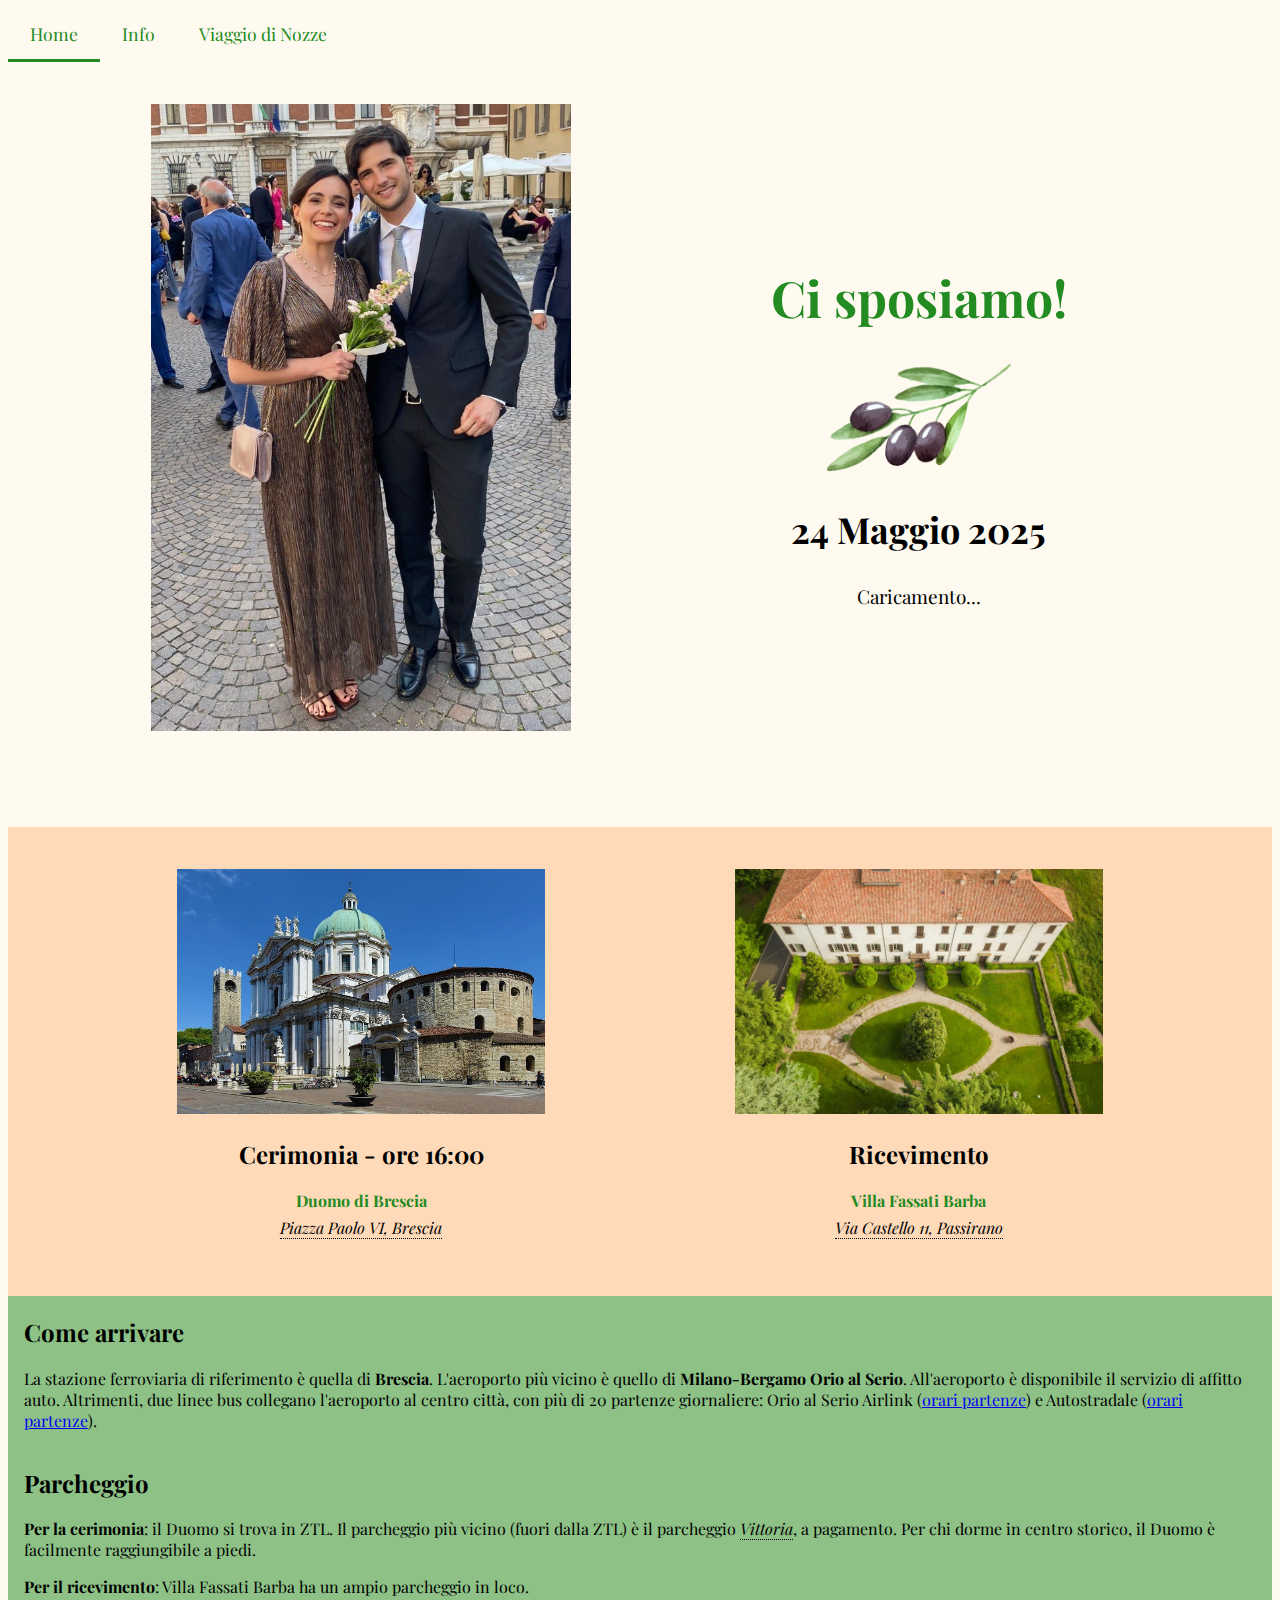
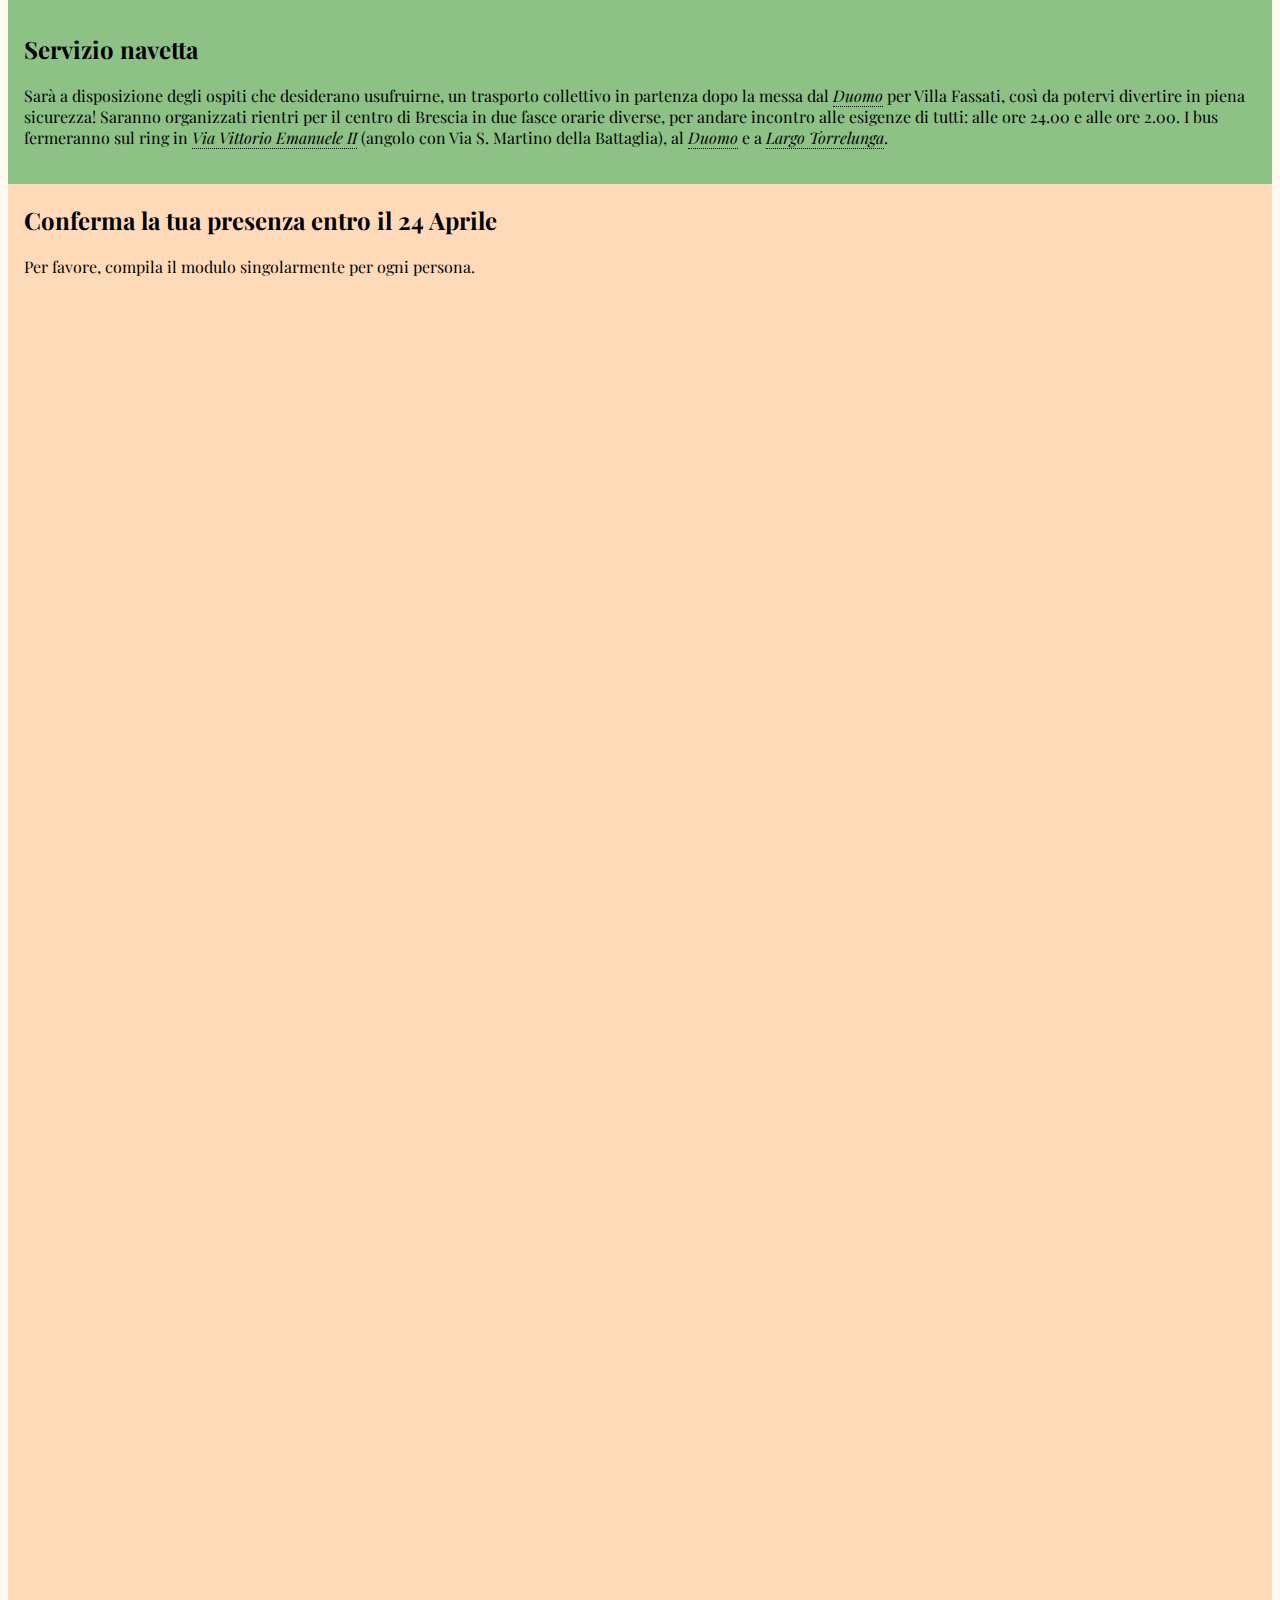
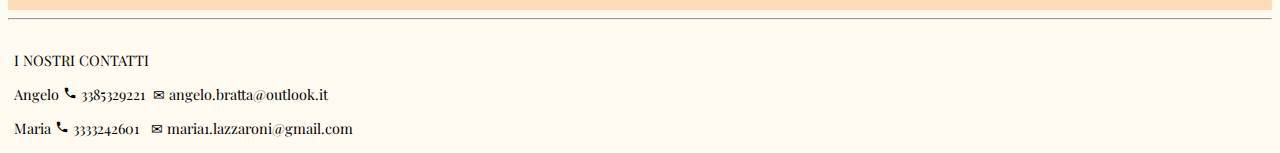
==== index.html @ 2b72788a "ridotta dim countdown" ====
<!DOCTYPE html>
<html lang="it-IT">
<head>
    <meta charset="UTF-8">
    <meta name="viewport" content="width=device-width, initial-scale=1.0">
    <title>SAVE-THE-DATE 24 Maggio 2025</title>
    <link rel="stylesheet" href="https://fonts.googleapis.com/icon?family=Material+Icons">
    <link rel="stylesheet" href="css/mainstyle.css">    
    <link rel="stylesheet" href="css/nav_style.css">
    <link rel="icon" type="image/png" href="figures/rings1.png">
    <link rel="stylesheet" href="https://fonts.googleapis.com/css?family=Sofia">
    <link rel="stylesheet" href="https://fonts.googleapis.com/css?family=Poppins">
    <link rel='stylesheet' href='https://fonts.googleapis.com/css?family=Playfair Display'>
    <link rel="apple-touch-icon" sizes="180x180" href="/site/templates/img/favicons/apple-touch-icon.png">
    <link rel="icon" type="image/png" sizes="32x32" href="/site/templates/img/favicons/favicon-32x32.png">
    <link rel="icon" type="image/png" sizes="16x16" href="/site/templates/img/favicons/favicon-16x16.png">
    <script src="js/functions.js"></script>
</head>

<body> 
    <header>
        <nav class="topnav">
            <a href="index.html" class="active">Home</a>
            <a href="info.html">Info</a>
            <a href="viaggio.html">Viaggio di Nozze</a>
        </nav>
    </header>
    <main class="flex-container">
        <section class="section-title" style="border: solid 1px transparent;">
            <div class="col-md-title" style="border: solid 1px transparent;">
                <img src="figures/angelomaria.jpg" alt="angelo e maria" width="80%" style="margin: 10px">
            </div>
            <div class="col-md-title" style="border: solid 1px transparent">
                <h1 style="font-size: 50px; color: forestgreen;">Ci sposiamo!</h1>
                <img src="figures/rametto.png" width="35%">
                <h2 style="font-size: 36px;">24 Maggio 2025</h2>
                <div id="countdown" style="font-size: 19px;">Caricamento...</div>
            </div>
        </section>
        <section id="section-inforicevimento" class="section-peach-center" style="padding-top:40px; border: solid 1px transparent;">
            <div class="col-md-5" style="border: solid 1px transparent;">
                <img src="figures/DuomoBrescia.jpg" width="70%" alt="DuomoDiBrescia">
                <h2>Cerimonia - ore 16:00</h2>
                <p style="color: forestgreen;"><strong>Duomo di Brescia</strong></p>
                <p style="margin-top: -10px;"><a class="indirizzo" href="https://maps.app.goo.gl/TpPyu6F9VFENtLYF7">Piazza Paolo VI, Brescia</a></p>
            </div>
            <div class="col-md-5" style="border: solid 1px transparent;">
                <img src="figures/Villa-Fassati-Location.jpg" width="70%" alt="VillaFassati">
                <h2>Ricevimento</h2>
                <p style="color: forestgreen;"><strong>Villa Fassati Barba</strong></p>
                <p style="margin-top: -10px;"><a class="indirizzo" href="https://maps.app.goo.gl/jujQyomgf7vD4E9SA">Via Castello 11, Passirano</a></p>            
                <!-- <p class="indirizzo" style="margin-top: -10px;">Via Castello 11, Passirano</p>             -->
            </div>
        </section>
        <section class="section-green" style="padding-bottom: 20px; padding-left: 16px; padding-right: 20px;">
            <div id="ComeArrivare-index">
                <h2>Come arrivare</h2>
                <!-- <p> La stazione ferroviaria di riferimento è quella di Brescia.
                    L'aeroporto più vicino è quello di Milano-Bergamo Orio al Serio. 
                    All'aeroporto è disponibile il servizio di affitto auto. Altrimenti, due linee Bus collegano l'aeroporto
                    a Brescia città: Orio al Serio Airlink (partenze da Orio al serio alle ore: 
                    <span class="style-numbers"> 04:20; 06:00; 08:45; 09:45; 11:00; 12:45; 14:05; 15:05; 16:35; 18:15; 19:15; 20:15; 22:10; 23:10; 00:45</span>) 
                    e Autostradale (partenze da Orio al serio alle ore: 
                    <span class="style-numbers">05:20; 08:50; 10:30; 12:00; 14:10; 16:00; 17:00; 18:30; 21:00</span>).
                </p> -->
                <p> La stazione ferroviaria di riferimento è quella di <strong>Brescia</strong>.
                    L'aeroporto più vicino è quello di <strong>Milano-Bergamo Orio al Serio</strong>. 
                    All'aeroporto è disponibile il servizio di affitto auto. Altrimenti, due linee bus collegano l'aeroporto al centro città, 
                    con più di 20 partenze giornaliere: Orio al Serio Airlink (<a href="https://www.fsbusitalia.it/it/link/orio-al-serio-airlink.html">orari partenze</a>) 
                    e Autostradale (<a href="https://autostradale.it/it-IT/orari-aeroportuali/bresciaautostazione-orioalserio">orari partenze</a>).
                </p>
            </div>
            <div id="Parcheggio-index">
                <h2>Parcheggio</h2>
                <p><strong>Per la cerimonia</strong>: il Duomo si trova in ZTL. Il parcheggio più vicino (fuori dalla ZTL) è il parcheggio 
                    <a class="indirizzo" href="https://www.bresciamobilita.it/parking/parcheggi-in-struttura">Vittoria</a>, a pagamento. 
                    <!-- Tariffe: 1<sup>o</sup> ora o frazione 3,00 €; 2<sup>o</sup> e 3<sup>o</sup> ora o frazione 2,40€/ora. -->
                    Per chi dorme in centro storico, il Duomo è facilmente raggiungibile a piedi. 
                </p>
                <p><strong>Per il ricevimento</strong>: Villa Fassati Barba ha un ampio parcheggio in loco.
                </p>
            </div>
            <div id="Navetta-index">
                <h2>Servizio navetta</h2>
                <p> Sarà a disposizione degli ospiti che desiderano usufruirne, un trasporto collettivo in partenza dopo la messa dal 
                    <a class="indirizzo" href="https://maps.app.goo.gl/FJ7YWf6xB7jmL9Gu5">Duomo</a>
                    per Villa Fassati, così da potervi divertire in piena sicurezza!
                    Saranno organizzati rientri per il centro di Brescia in due fasce orarie diverse, per andare incontro alle esigenze 
                    di tutti: alle ore 24.00 e alle ore 2.00.
                    I bus fermeranno sul ring in <a class="indirizzo" href="https://maps.app.goo.gl/B87dfHFTA2b6UeLJA">Via Vittorio Emanuele II</a> (angolo con Via S. Martino della Battaglia),
                    al <a class="indirizzo" href="https://maps.app.goo.gl/FJ7YWf6xB7jmL9Gu5">Duomo</a> 
                    e a <a class="indirizzo" href="https://maps.app.goo.gl/48skZpNfUvhffnTK8">Largo Torrelunga</a>. 
                </p>
            </div>
        </section>
        <section id="section-form" class="section-peach-only" style="padding-left: 16px; padding-right: 20px;">
            <div>
                <h2>Conferma la tua presenza entro il 24 Aprile</h2>
                <p> Per favore, compila il modulo singolarmente per ogni persona.</p>
            </div>
            <br>
            <!-- <a href="form.html">Clicca qui</a> -->
            <div class="div-form" style="border: solid 1px transparent;">
                <!-- The sandbox attribute restricts the iframe's capabilities, limiting third-party cookies and scripts. 
                 You can loosen specific restrictions as needed. 
                 - allow-scripts: Enables script execution within the iframe.
                 - allow-forms: Allows form submissions.
                 - allow-same-origin: Permits the iframe to behave as if it is on the same origin as the parent document (needed for embedded Google Forms).
                -->
                <iframe src="https://docs.google.com/forms/d/e/1FAIpQLSeggkTOJBZf8VuQTrJQGAZa2gzU74v9P0lY3du3ZNj1oF89tA/viewform?embedded=true" width="100%" height="1290" frameborder="0" marginheight="0" marginwidth="0" sandbox="allow-scripts allow-forms allow-same-origin">Caricamento…</iframe>     
            </div>
        </section>        
    </main>
    <hr>
    <footer style="padding-left: 6px; padding-top: 0.5em; font-size: 0.9em;">
        <p>I NOSTRI CONTATTI </p>
        <p>Angelo <i class="material-icons" style="font-size: 14px;">phone</i> 3385329221 &nbsp&#x2709 angelo.bratta@outlook.it</p>
        <p>Maria <i class="material-icons" style="font-size: 14px;">phone</i> 3333242601 &nbsp&nbsp&#x2709 maria1.lazzaroni@gmail.com</p>
        <!-- &#x260f icon for phone-->
        <!-- <p>Maria <i class="material-icons" style="font-size: 14px;">phone</i>+39 3333242601 <i class="material-icons" style="font-size: 14px;">alternate_email</i>maria1.lazzaroni@gmail.com</p> -->
    </footer>
    <!-- <nav class="bottomnav">
        <a href="index.html" class="active">Home</a>
        <a href="info.html">Presenza</a>
        <a href="regalo.html">Viaggio di Nozze</a>
    </nav> -->
</body>
</html>
---- css/mainstyle.css ----
.flex-container {
    display: flex;
    /*height: 200px;*/
    align-items: right;
    flex-direction: column;
  }
  
/* .flex-container > div {
    width: 100px;
    margin: 10px;
    text-align: center;
    line-height: 75px;
    font-size: 30px;
    font-family: 'Lucida Sans', 'Lucida Sans Regular', 'Lucida Grande', 'Lucida Sans Unicode', Geneva, Verdana, sans-serif; 
}*/

/* nav {
    /*height: 100px;
    list-style-type: none;
    display: flex;
    flex-direction: row;
    justify-content: space-between;
    background: wheat;
} */


/* a {
    display: inline-block;
    height: 60px;
    width:150px;
    text-align: center;
    background-color: rgb(232, 226, 215);
}

nav a{
    text-decoration: none;
    text-align: center;
    margin-right: 2%;
    font-size: 20px;
    color: darkgreen;
}
*/
/*
li{
    background-color: wheat;
}

ul{
    list-style-type: none;
    display: flex;
    flex-direction: row;
    justify-content: space-between;
}
*/
.current{
    /* background: #d19322; */
    text-decoration: underline;
}

body{
    /* background-color: antiquewhite; */
    background-color: floralwhite;
    font-family: 'Playfair Display', sans-serif;
    /* font-family: Cambria, Cochin, Georgia, Times, 'Times New Roman', serif; */

}

.style-numbers {
    font-family: Cambria, Cochin, Georgia, Times, 'Times New Roman', serif;
}

.section-title {
    display: flex;
    flex-wrap: wrap;
    justify-content: center;
    align-items: center;
    padding-top: 30px;
    padding-bottom: 80px;
}

.section-peach {
    background-color: peachpuff;
    display: flex;
    flex-wrap: wrap;
}

.section-peach-only {
    background-color: peachpuff;
    display: flex;
    flex-direction: column;
    flex-wrap: wrap;
    align-content: stretch;
}

.section-peach-center {
    background-color: peachpuff;
    display: flex;
    flex-wrap: wrap;
    justify-content: center;
}

.section-peach-spacearound {
    background-color: peachpuff;
    display: flex;
    flex-wrap: wrap;
    justify-content: space-around;
}

.section-antiquewhite {
    background-color: antiquewhite;
    display: flex;
    flex-wrap: wrap;
}

.section-green {
    background-color: rgba(34, 139, 34, 0.514);
    display: flex;
    flex-wrap: wrap;
}

.section-green-center {
    background-color: rgba(34, 139, 34, 0.514);
    display: flex;
    flex-wrap: wrap;
    justify-content: center;
}

.section-green-spacearound {
    background-color: rgba(34, 139, 34, 0.514);
    display: flex;
    flex-wrap: wrap;
    justify-content: space-around;
}


/* container using grid for images of Brescia*/
.container {
    display: grid;
    grid-template-columns: auto auto;
    overflow: hidden;
}
  
.container > div {
    text-align: center;
    overflow: hidden;
}

.container .text {
    position: relative;
    top: -50%;
    color: white; /* Text color */
    font-size: 24px;
    font-weight: bold;
}

.mezzacolonna {
    width: 50%;
    text-align: center;
    /*font-family: 'Trebuchet MS', 'Lucida Sans Unicode', 'Lucida Grande', 'Lucida Sans', Arial, sans-serif;
    font-family: Cambria, Cochin, Georgia, Times, 'Times New Roman', serif;
    */
    }
/* prova per div flex (class row) che contiene 2 diverse div (class col-md-5 e col-md-7) una a fianco all'altra*/
.row {
    display: flex;
    flex-wrap: wrap;
    margin-right: -15px;
    margin-left: -15px;
}

.title {
    position: relative;
    width: 30%;
    text-align: center;
}

.div-immagine-left {
    position: relative;
    width: 30%;
}

.col-md-5 {
    position: relative;
    width: 90%;
    text-align: center;
    padding-right: 15px;
    padding-left: 15px;
    padding-bottom: 40px;
}

.col-md-title {
    position: relative;
    width: 90%;
    text-align: center;
    padding-right: 15px;
    padding-left: 15px;
}

.col-md-3 {
    position: relative;
    width: 30%;
    text-align: center;
}

.col-md-2 {
    position: relative;
    width: 45%;
    text-align: center;
}

@media (min-width: 768px) {
    .col-md-5, .col-md-title {
        flex: 0 0 41.66666667%;
        max-width: 41.66666667%;
    }
}

@media (min-width: 768px) { /*se lo schermo è maggiore di 768px*/
    .col-md-3 {
        flex: 0 0 30%;
        max-width: 30%;
    }
}
/* 136/342*/
@media (max-width: 658px) { /*se lo schermo è minore di 658px*/
    .col-md-3, .col-md-2 {
        flex: 0 0 46%;
        max-width: 46%;
    }
}
/* @media (min-width: 768px) {
    .col-md-3 {
        flex: 0 0 58.33333333%;
        max-width: 58.33333333%;
    }
} */



/* style="font-family: futura-lt-w01-book, futura-lt-w05-book, sans-serif;"
*/
/* classes for some text */
.indirizzo {
    font-style: italic;
    border-bottom: 1px dotted #000;
    text-decoration: none;
    color: black;
}

.indirizzo:visited {
    text-decoration: none;
}

/* list of unicode SYMBOLS https://tutorialzine.com/2014/12/you-dont-need-icons-here-are-100-unicode-symbols-that-you-can-use */


/*FORM STYLE*/
form {
    display: inline-block;
    /* Form outline */
    padding: 1em;
    border: 2px solid rgba(0, 0, 0, 0.728);
    border-radius: 1em;
}

.div-form {
    text-align: center;
}

label {
    /* Uniform size & alignment */
    display: inline-block;
    min-width: 90px;
    text-align: right;
}

input,
textarea,
select,
button {
    /* To make sure that all text fields have the same font settings
    By default, text areas have a monospace font */
    font: 1em sans-serif;
    font-family: inherit;
    /* font-family: 'Playfair Display', sans-serif; */
    /* Uniform text field size */
    width: 300px;
    box-sizing: border-box;
    /* Match form field borders */
    border: 1px solid #999;
}

fieldset {
    box-sizing: border-box;
    border: 1px solid transparent;
}

/* input:focus,
textarea:focus {
    /* Set the outline width and style
    outline-style: solid;
    /* To give a little highlight on active elements
    outline-color: #000;
} */

textarea {
    /* Align multiline text fields with their labels */
    vertical-align: top;
    /* Provide space to type some text */
    height: 5em;
}

.button {
    /* Align buttons with the text fields */
    padding-left: 90px; /* same size as the label elements */
    /* This extra margin represent roughly the same space as the space between the labels and their text fields */
    margin-left: 0.5em;
    /* width: 350px; */
}

form ul {
    margin: 0;
    padding: 0;
    list-style: none;
}

input[type="checkbox"],
input[type="radio"] {
    width: auto;
    border: none;
}

input:invalid {
    border: 2px solid red;
}
---- css/nav_style.css ----
.topnav {
    overflow: hidden;
    /* width: 80%; */
    display: flex;
    justify-content: flex-start;
    flex-wrap: wrap;
}
  
.topnav a {
    float: left;
    display: block;
    color: forestgreen;
    text-align: center;
    padding: 14px 22px; /* 22px for phone view*/
    text-decoration: none;
    font-size: 1.1em;
    border-bottom: 3px solid transparent;
}
  
.topnav a:hover {
    border-bottom: 3px solid forestgreen;
}
  
.topnav a.active {
    border-bottom: 3px solid forestgreen;
}
  
.bottomnav {
    overflow: hidden;
    background-color: floralwhite;
    position: fixed;
    bottom: 0;
    width: 100%;
}
  
.bottomnav a {
    float: left;
    display: block;
    color: forestgreen;
    text-align: center;
    padding: 14px 16px;
    text-decoration: none;
    font-size: 20px;
    border-bottom: 3px solid transparent;
}
  
.bottomnav a:hover {
    border-bottom: 3px solid forestgreen;
}
  
.bottomnav a.active {
    border-bottom: 3px solid forestgreen;
}
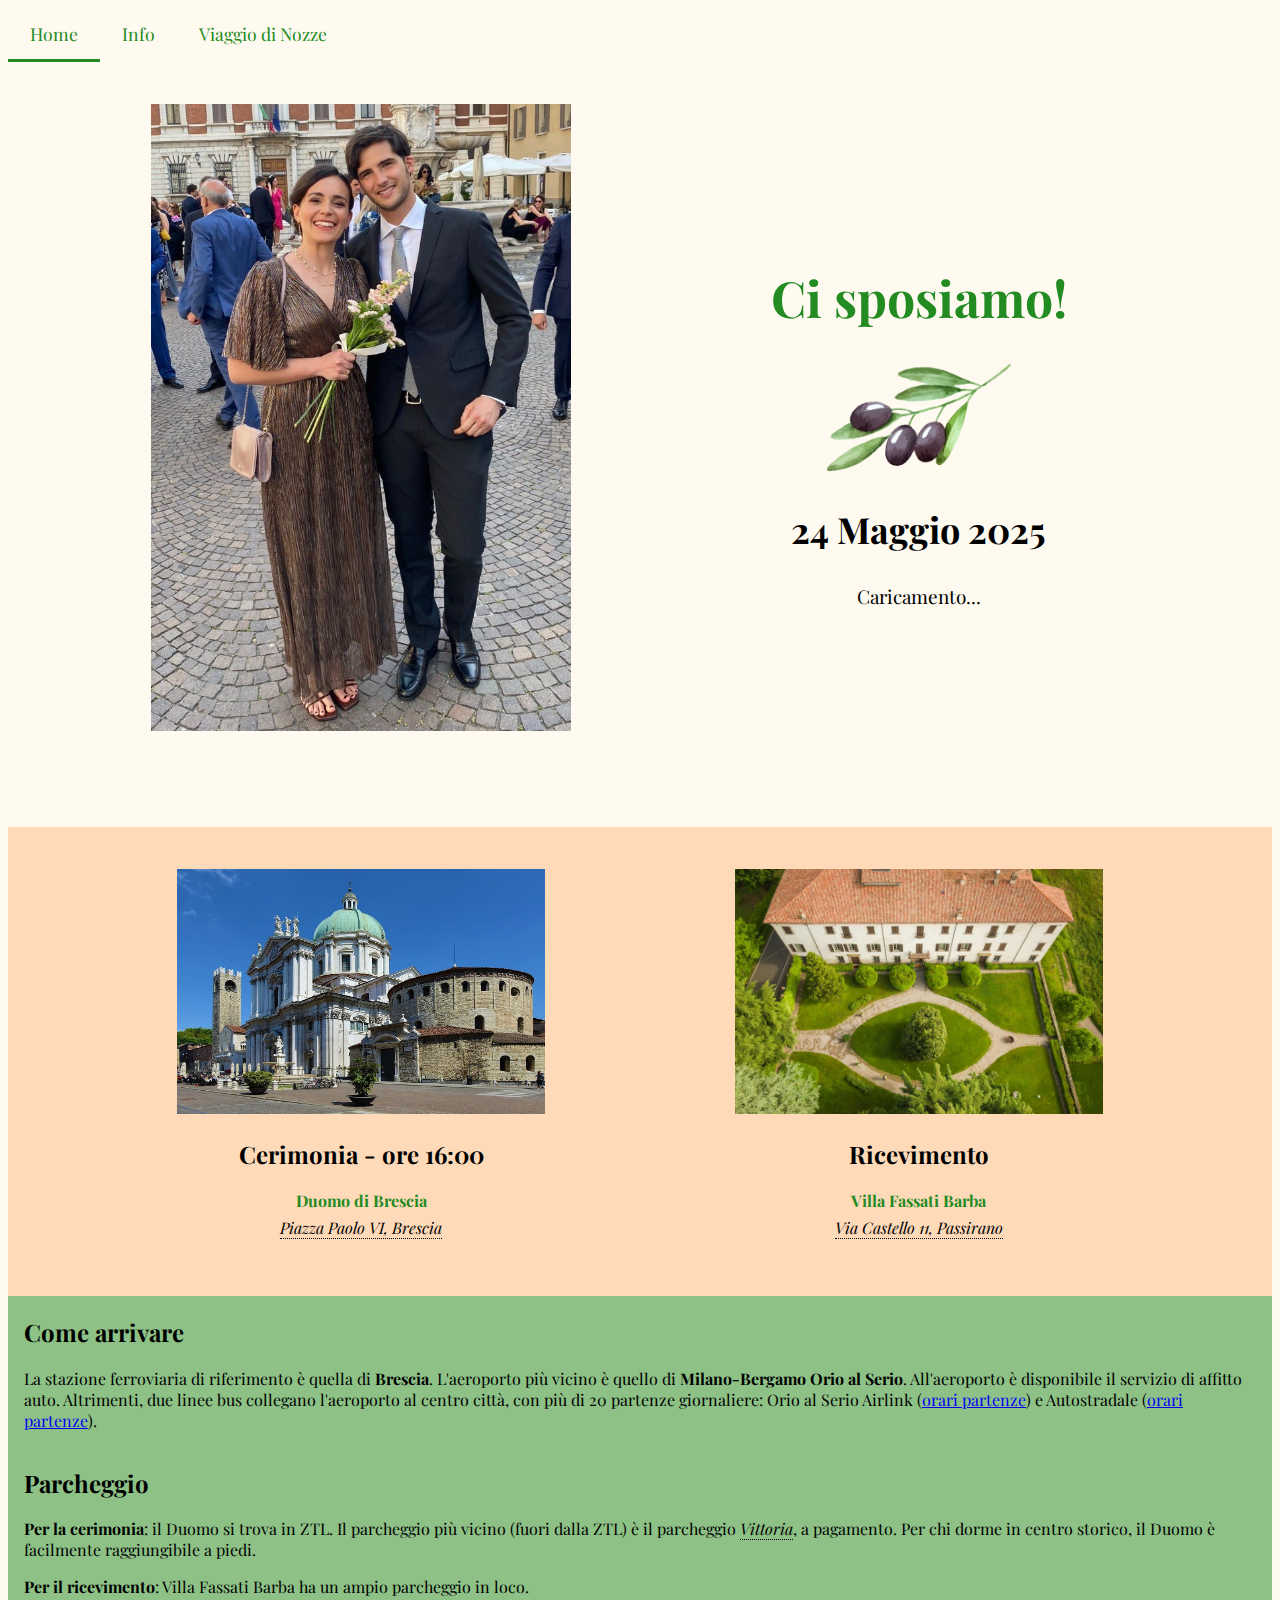
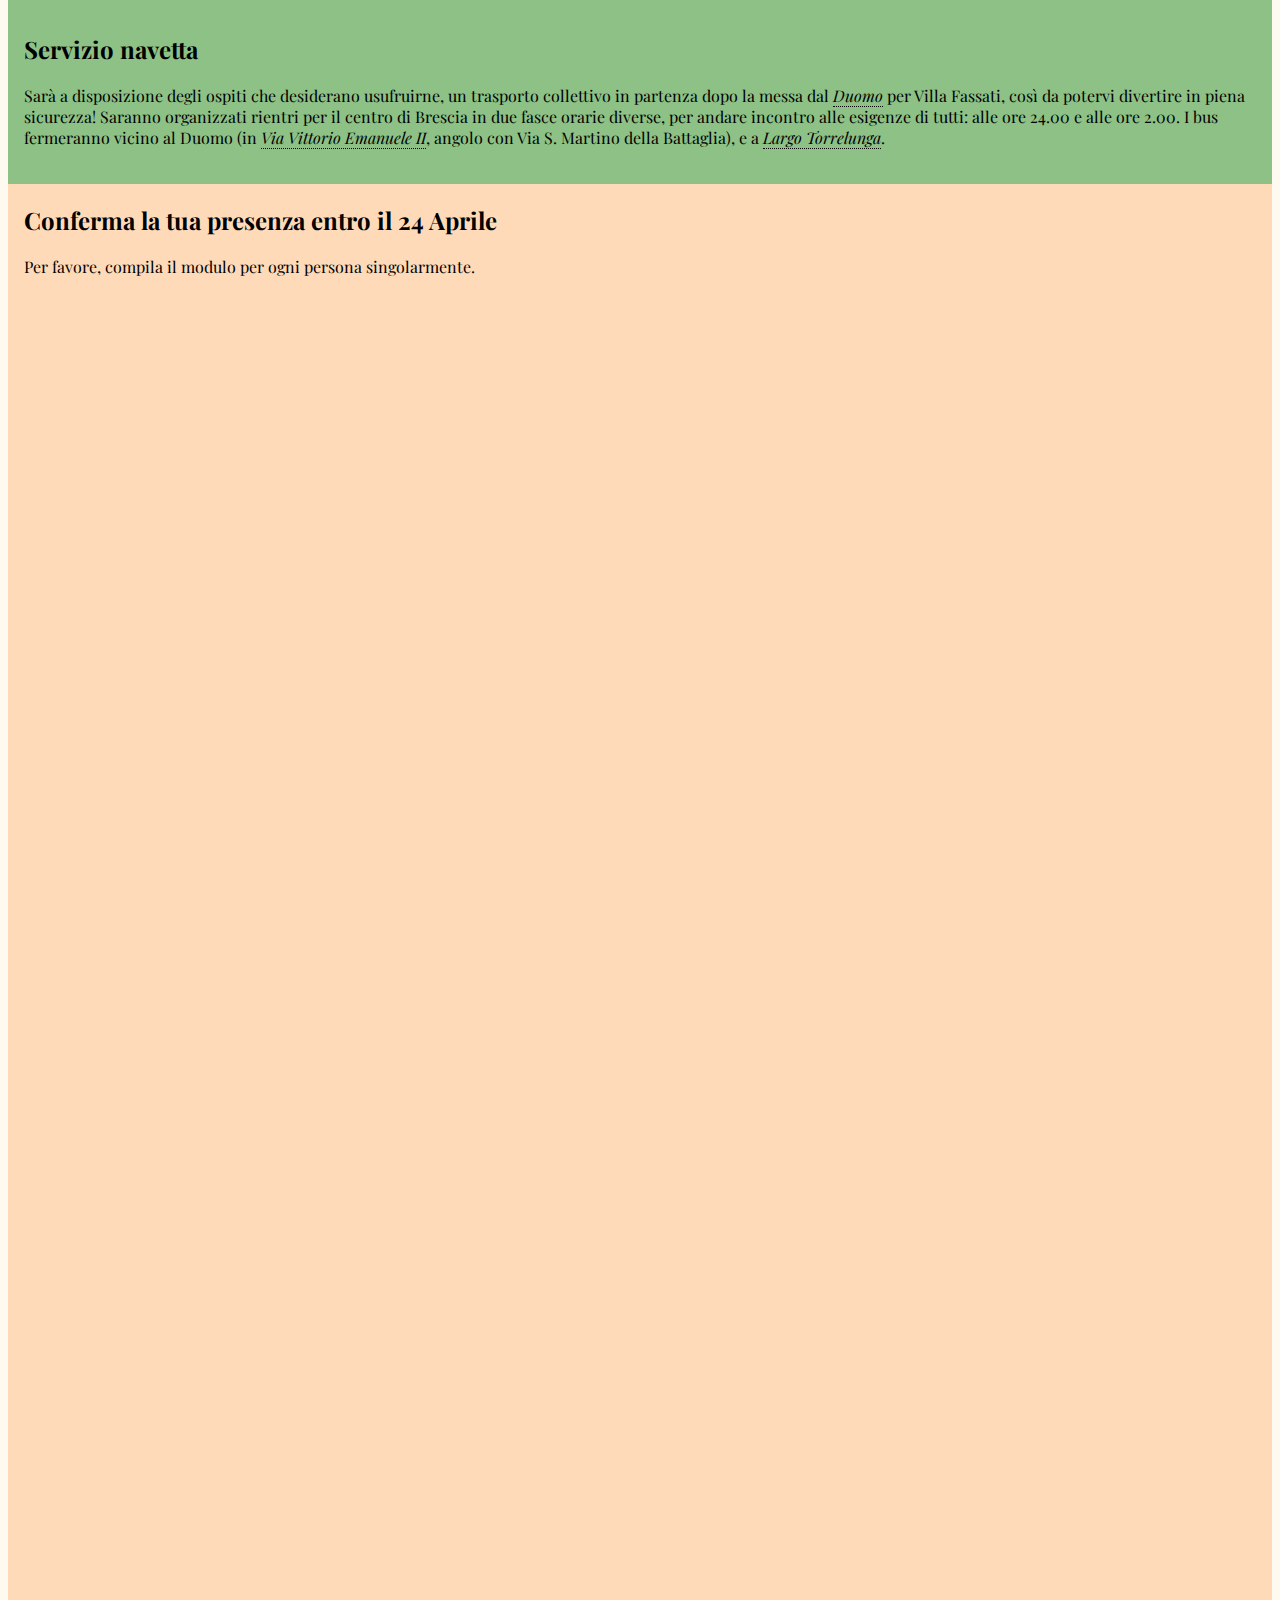
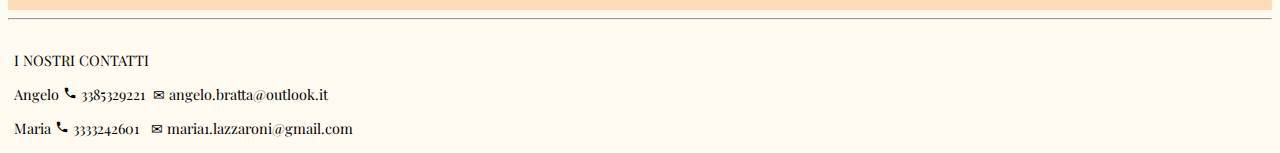
==== commit a12aa273: "tolto come arrivare in info e modificato testo servizio navetta" ====
--- a/index.html
+++ b/index.html
@@ -87,8 +87,7 @@
                     per Villa Fassati, così da potervi divertire in piena sicurezza!
                     Saranno organizzati rientri per il centro di Brescia in due fasce orarie diverse, per andare incontro alle esigenze 
                     di tutti: alle ore 24.00 e alle ore 2.00.
-                    I bus fermeranno sul ring in <a class="indirizzo" href="https://maps.app.goo.gl/B87dfHFTA2b6UeLJA">Via Vittorio Emanuele II</a> (angolo con Via S. Martino della Battaglia),
-                    al <a class="indirizzo" href="https://maps.app.goo.gl/FJ7YWf6xB7jmL9Gu5">Duomo</a> 
+                    I bus fermeranno vicino al Duomo (in <a class="indirizzo" href="https://maps.app.goo.gl/B87dfHFTA2b6UeLJA">Via Vittorio Emanuele II</a>, angolo con Via S. Martino della Battaglia),
                     e a <a class="indirizzo" href="https://maps.app.goo.gl/48skZpNfUvhffnTK8">Largo Torrelunga</a>. 
                 </p>
             </div>
@@ -96,7 +95,7 @@
         <section id="section-form" class="section-peach-only" style="padding-left: 16px; padding-right: 20px;">
             <div>
                 <h2>Conferma la tua presenza entro il 24 Aprile</h2>
-                <p> Per favore, compila il modulo singolarmente per ogni persona.</p>
+                <p> Per favore, compila il modulo per ogni persona singolarmente.</p>
             </div>
             <br>
             <!-- <a href="form.html">Clicca qui</a> -->
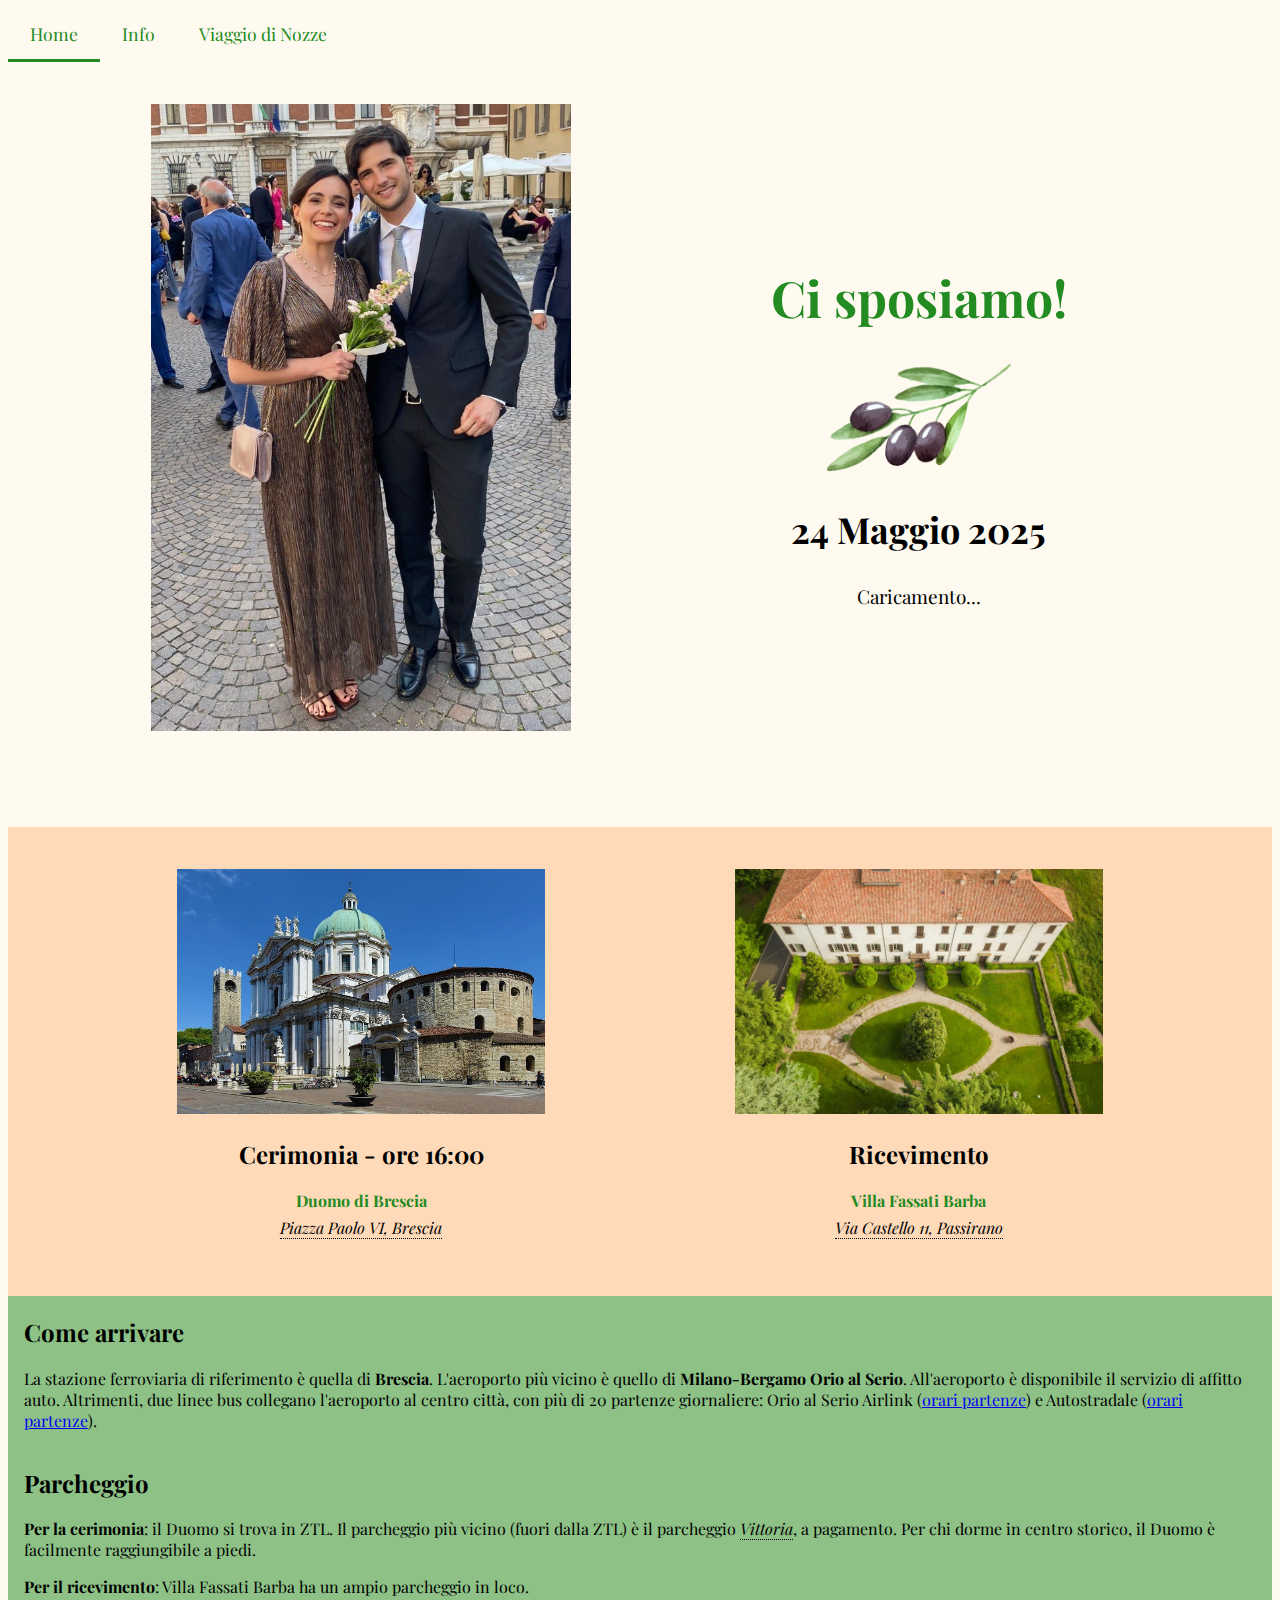
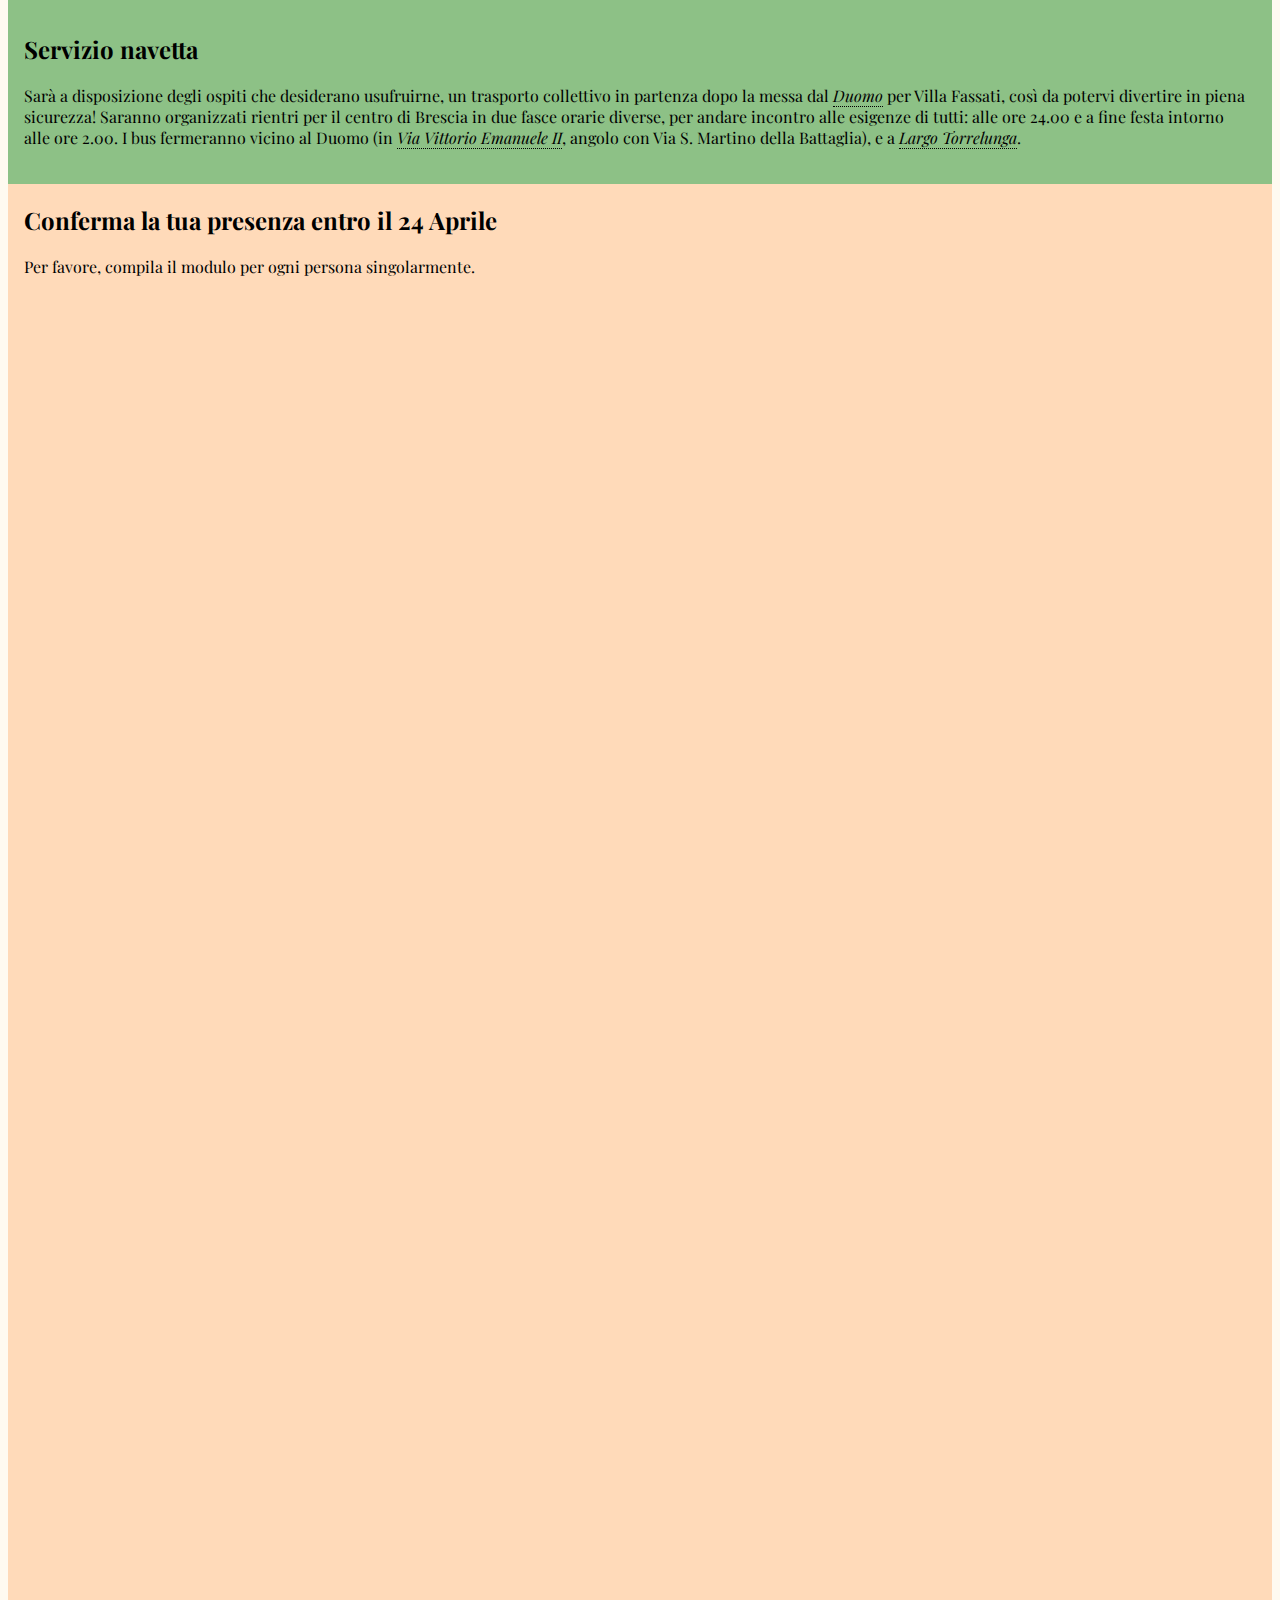
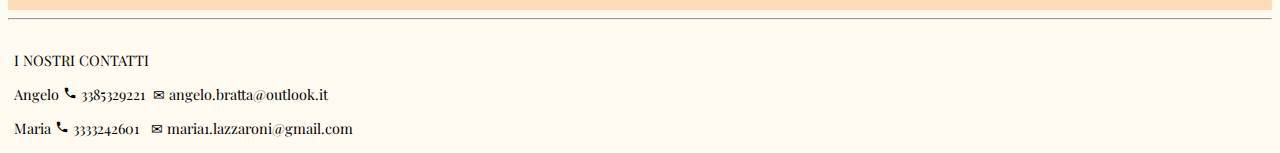
==== commit a936a411: "Update index.html" ====
--- a/index.html
+++ b/index.html
@@ -86,7 +86,7 @@
                     <a class="indirizzo" href="https://maps.app.goo.gl/FJ7YWf6xB7jmL9Gu5">Duomo</a>
                     per Villa Fassati, così da potervi divertire in piena sicurezza!
                     Saranno organizzati rientri per il centro di Brescia in due fasce orarie diverse, per andare incontro alle esigenze 
-                    di tutti: alle ore 24.00 e alle ore 2.00.
+                    di tutti: alle ore 24.00 e a fine festa intorno alle ore 2.00.
                     I bus fermeranno vicino al Duomo (in <a class="indirizzo" href="https://maps.app.goo.gl/B87dfHFTA2b6UeLJA">Via Vittorio Emanuele II</a>, angolo con Via S. Martino della Battaglia),
                     e a <a class="indirizzo" href="https://maps.app.goo.gl/48skZpNfUvhffnTK8">Largo Torrelunga</a>. 
                 </p>
--- a/css/mainstyle.css
+++ b/css/mainstyle.css
@@ -276,8 +276,8 @@
 
 input,
 textarea,
-select,
-button {
+/* button, */
+select {
     /* To make sure that all text fields have the same font settings
     By default, text areas have a monospace font */
     font: 1em sans-serif;
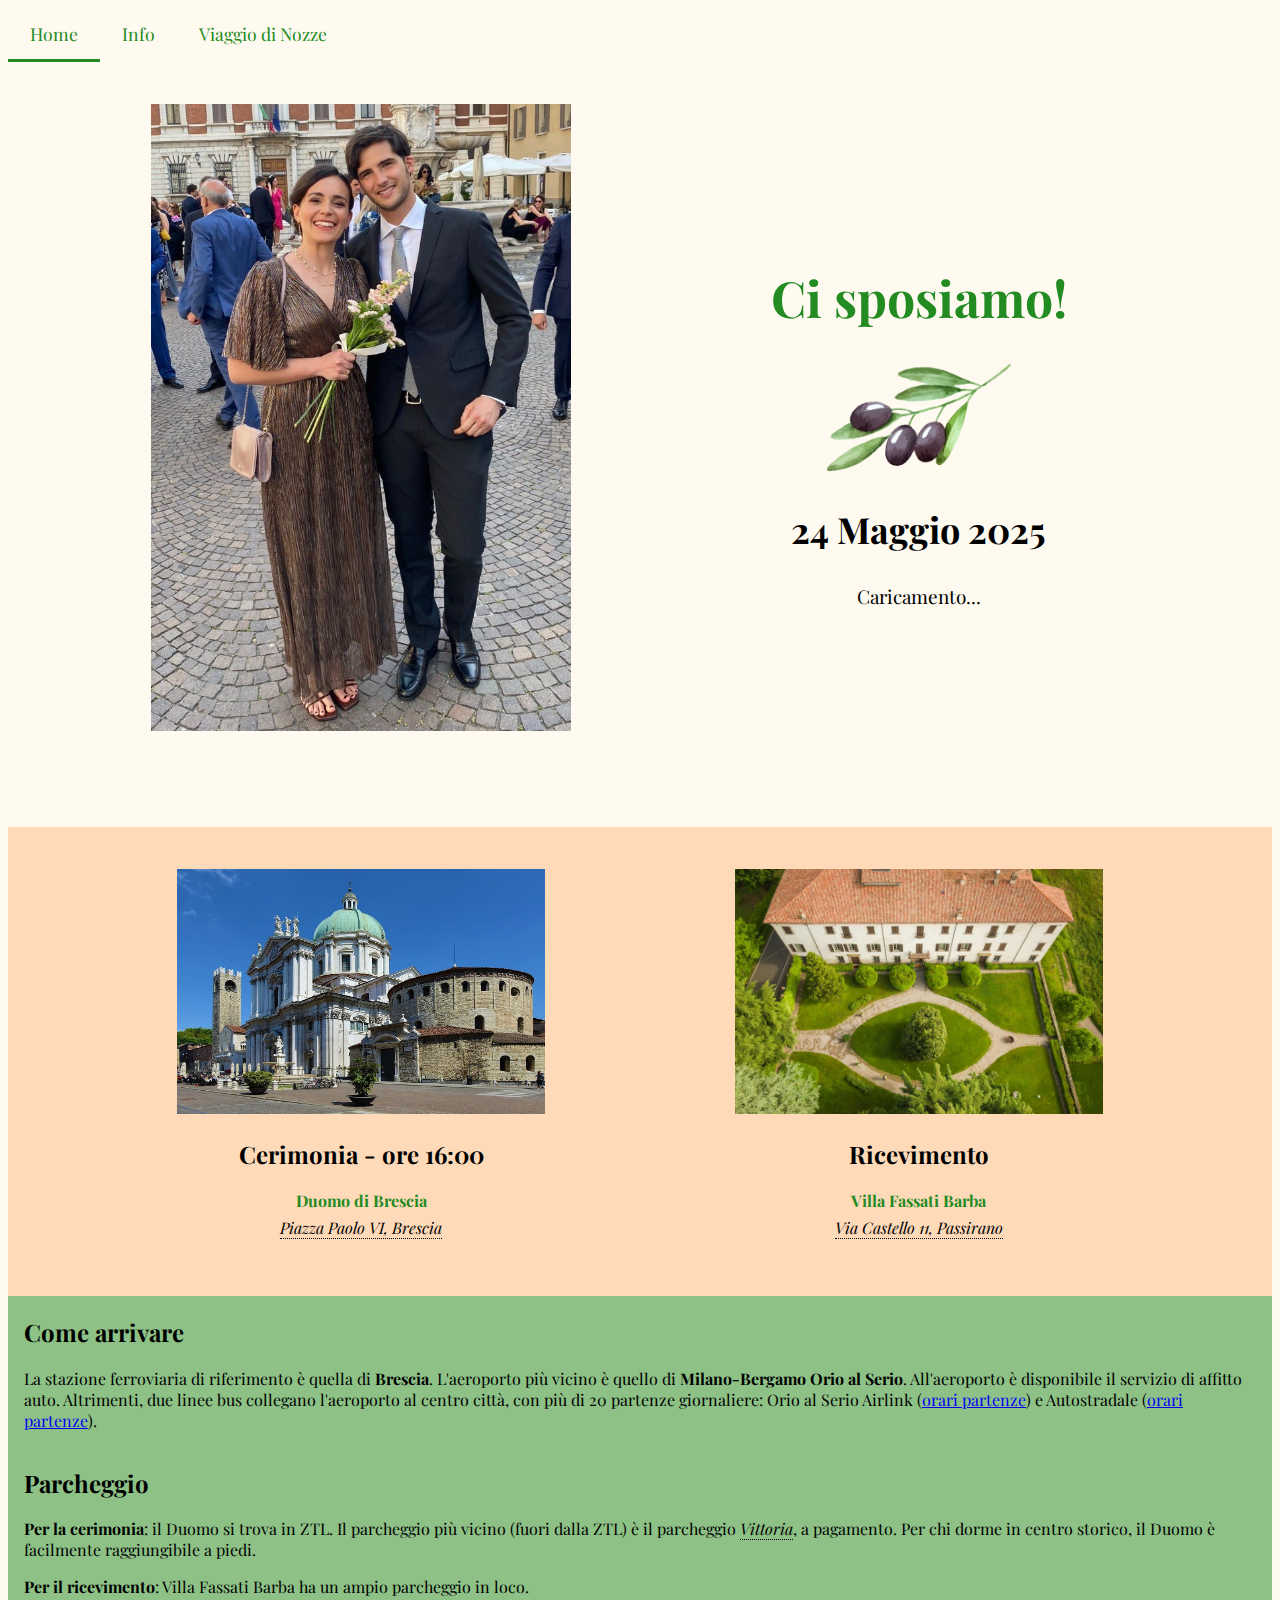
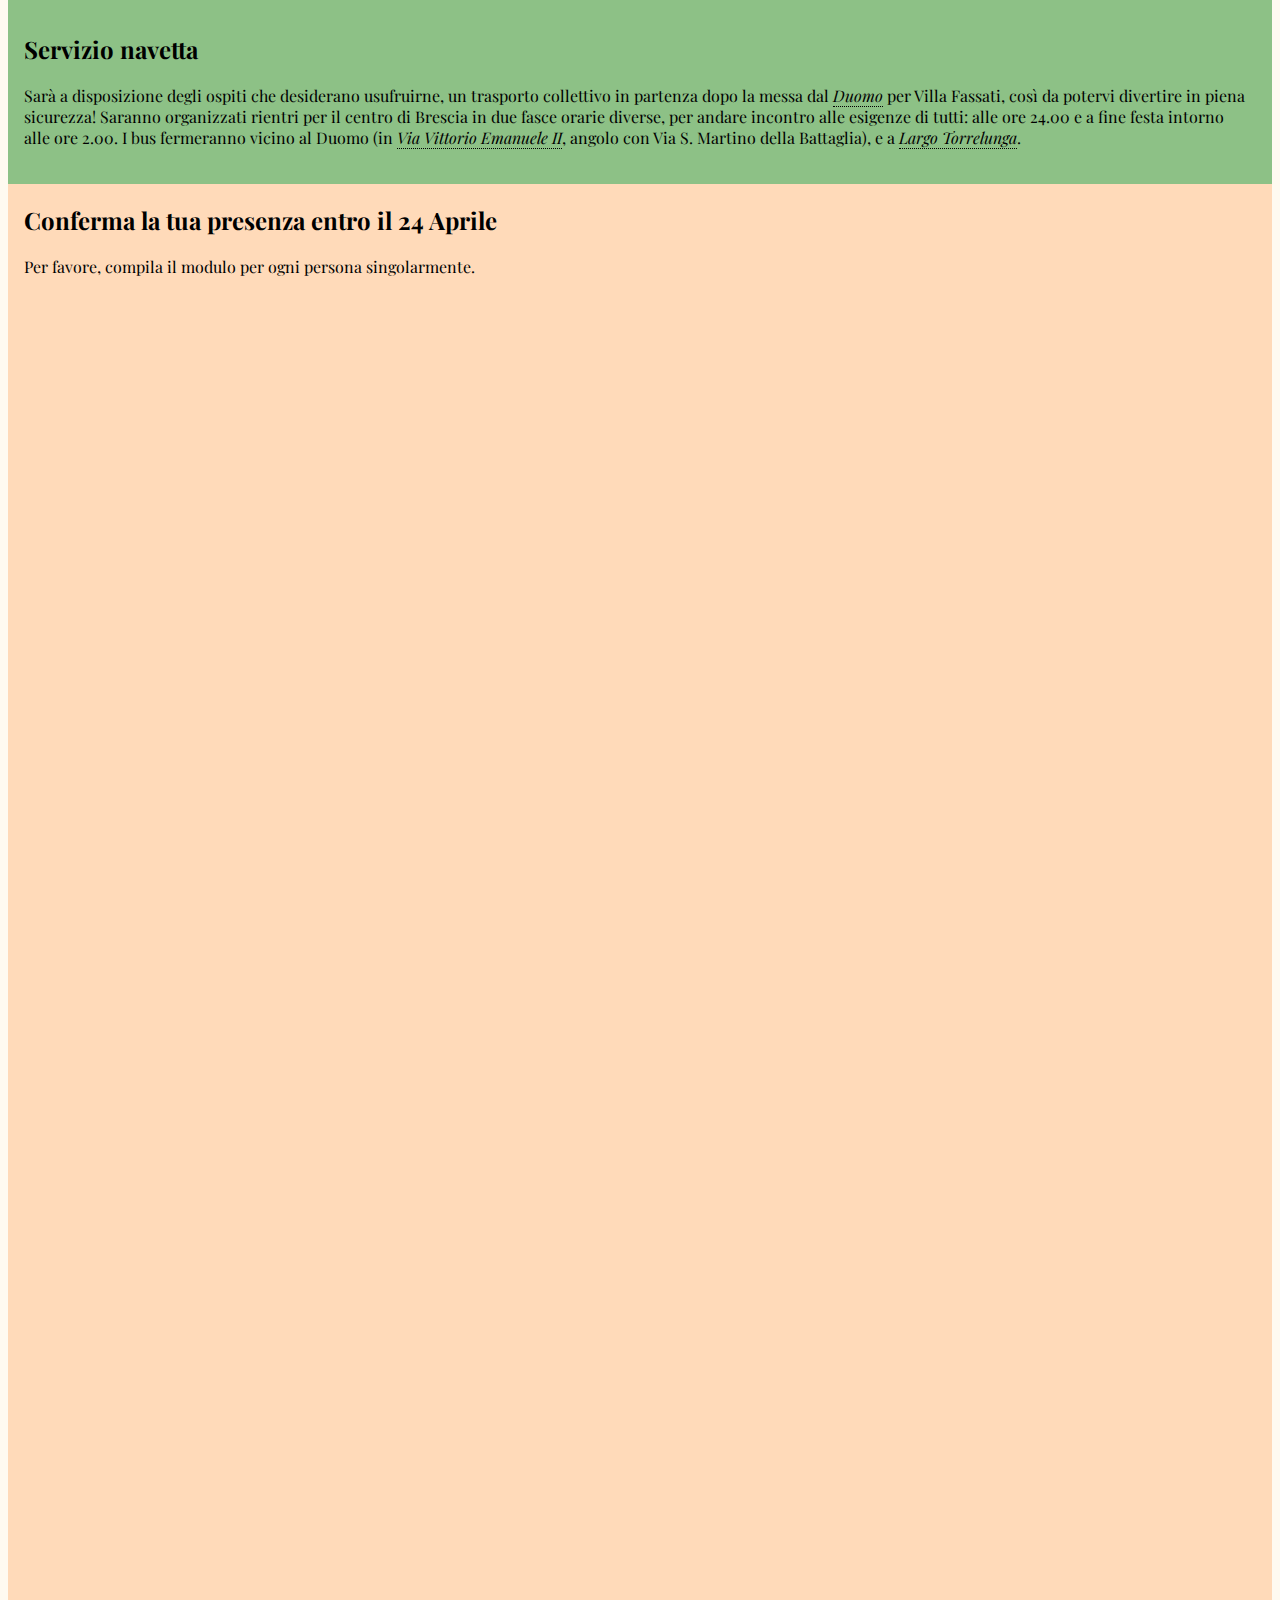
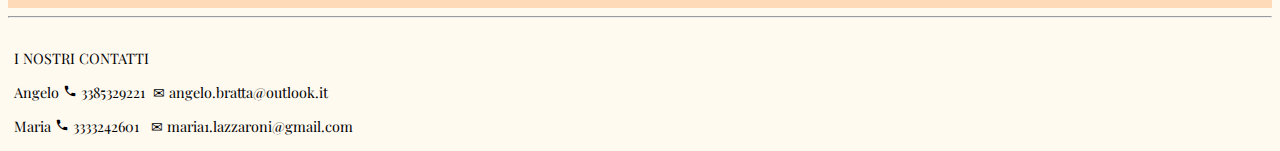
==== commit 4a7b8e90: "changed background" ====
--- a/index.html
+++ b/index.html
@@ -99,7 +99,7 @@
             </div>
             <br>
             <!-- <a href="form.html">Clicca qui</a> -->
-            <div class="div-form" style="border: solid 1px transparent;">
+            <div class="div-form" style="background-image: url('figures/villa-fassati-barba.jpg');">
                 <!-- The sandbox attribute restricts the iframe's capabilities, limiting third-party cookies and scripts. 
                  You can loosen specific restrictions as needed. 
                  - allow-scripts: Enables script execution within the iframe.
--- a/css/mainstyle.css
+++ b/css/mainstyle.css
@@ -265,6 +265,9 @@
 
 .div-form {
     text-align: center;
+    background-repeat: no-repeat;
+    background-attachment: fixed;  
+    background-size: cover;
 }
 
 label {
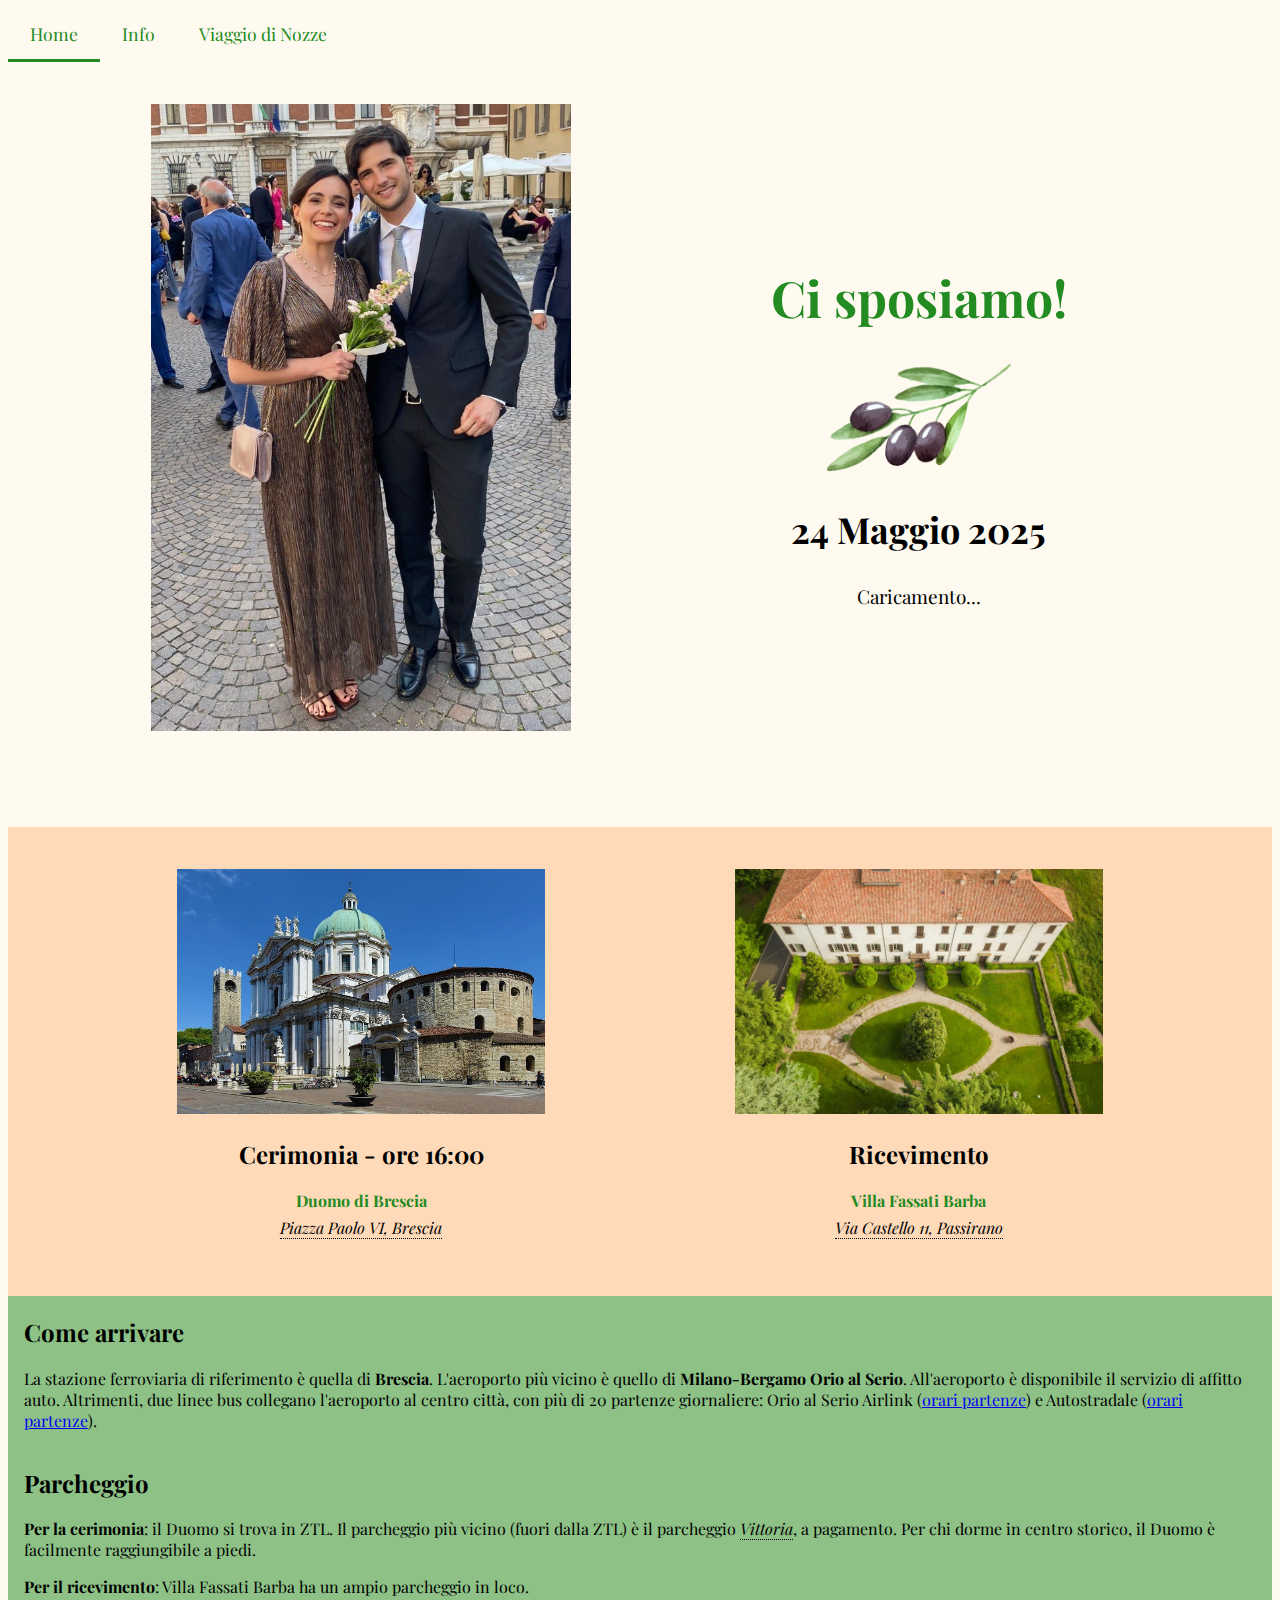
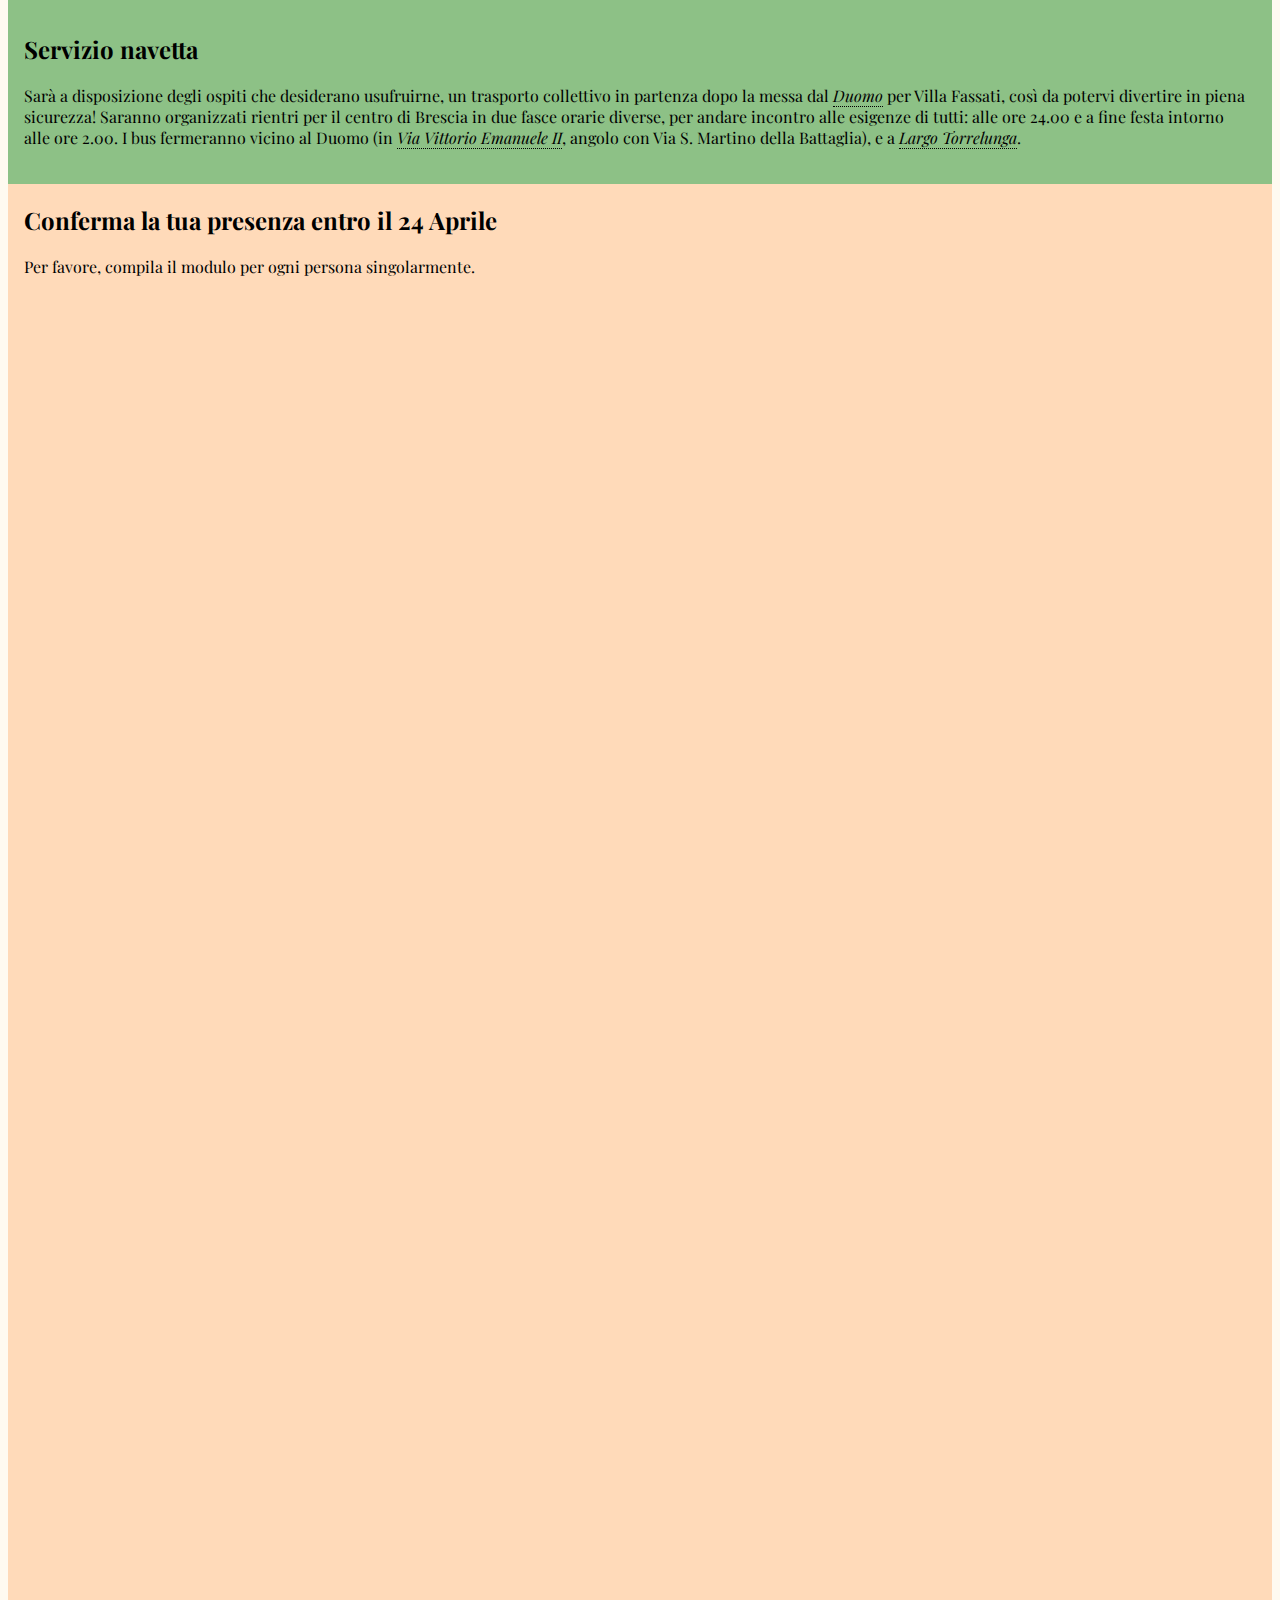
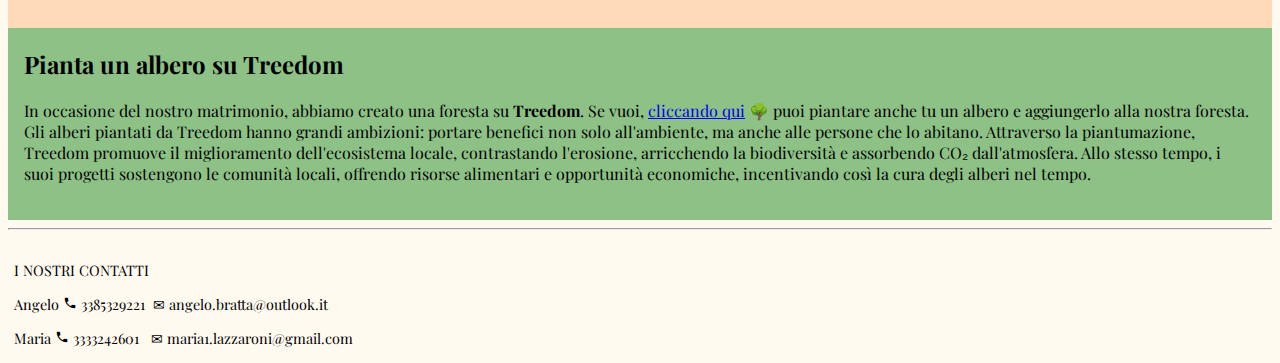
==== commit 70674c77: "aggiunta sezione treedom e modificati link con target= _black" ====
--- a/index.html
+++ b/index.html
@@ -42,13 +42,13 @@
                 <img src="figures/DuomoBrescia.jpg" width="70%" alt="DuomoDiBrescia">
                 <h2>Cerimonia - ore 16:00</h2>
                 <p style="color: forestgreen;"><strong>Duomo di Brescia</strong></p>
-                <p style="margin-top: -10px;"><a class="indirizzo" href="https://maps.app.goo.gl/TpPyu6F9VFENtLYF7">Piazza Paolo VI, Brescia</a></p>
+                <p style="margin-top: -10px;"><a class="indirizzo" href="https://maps.app.goo.gl/TpPyu6F9VFENtLYF7" target="_blank" rel="noopener noreferrer">Piazza Paolo VI, Brescia</a></p>
             </div>
             <div class="col-md-5" style="border: solid 1px transparent;">
                 <img src="figures/Villa-Fassati-Location.jpg" width="70%" alt="VillaFassati">
                 <h2>Ricevimento</h2>
                 <p style="color: forestgreen;"><strong>Villa Fassati Barba</strong></p>
-                <p style="margin-top: -10px;"><a class="indirizzo" href="https://maps.app.goo.gl/jujQyomgf7vD4E9SA">Via Castello 11, Passirano</a></p>            
+                <p style="margin-top: -10px;"><a class="indirizzo" href="https://maps.app.goo.gl/jujQyomgf7vD4E9SA" target="_blank" rel="noopener noreferrer">Via Castello 11, Passirano</a></p>            
                 <!-- <p class="indirizzo" style="margin-top: -10px;">Via Castello 11, Passirano</p>             -->
             </div>
         </section>
@@ -66,14 +66,14 @@
                 <p> La stazione ferroviaria di riferimento è quella di <strong>Brescia</strong>.
                     L'aeroporto più vicino è quello di <strong>Milano-Bergamo Orio al Serio</strong>. 
                     All'aeroporto è disponibile il servizio di affitto auto. Altrimenti, due linee bus collegano l'aeroporto al centro città, 
-                    con più di 20 partenze giornaliere: Orio al Serio Airlink (<a href="https://www.fsbusitalia.it/it/link/orio-al-serio-airlink.html">orari partenze</a>) 
-                    e Autostradale (<a href="https://autostradale.it/it-IT/orari-aeroportuali/bresciaautostazione-orioalserio">orari partenze</a>).
+                    con più di 20 partenze giornaliere: Orio al Serio Airlink (<a href="https://www.fsbusitalia.it/it/link/orio-al-serio-airlink.html" target="_blank" rel="noopener noreferrer">orari partenze</a>) 
+                    e Autostradale (<a href="https://autostradale.it/it-IT/orari-aeroportuali/bresciaautostazione-orioalserio" target="_blank" rel="noopener noreferrer">orari partenze</a>).
                 </p>
             </div>
             <div id="Parcheggio-index">
                 <h2>Parcheggio</h2>
                 <p><strong>Per la cerimonia</strong>: il Duomo si trova in ZTL. Il parcheggio più vicino (fuori dalla ZTL) è il parcheggio 
-                    <a class="indirizzo" href="https://www.bresciamobilita.it/parking/parcheggi-in-struttura">Vittoria</a>, a pagamento. 
+                    <a class="indirizzo" href="https://www.bresciamobilita.it/parking/parcheggi-in-struttura" target="_blank" rel="noopener noreferrer">Vittoria</a>, a pagamento. 
                     <!-- Tariffe: 1<sup>o</sup> ora o frazione 3,00 €; 2<sup>o</sup> e 3<sup>o</sup> ora o frazione 2,40€/ora. -->
                     Per chi dorme in centro storico, il Duomo è facilmente raggiungibile a piedi. 
                 </p>
@@ -83,23 +83,24 @@
             <div id="Navetta-index">
                 <h2>Servizio navetta</h2>
                 <p> Sarà a disposizione degli ospiti che desiderano usufruirne, un trasporto collettivo in partenza dopo la messa dal 
-                    <a class="indirizzo" href="https://maps.app.goo.gl/FJ7YWf6xB7jmL9Gu5">Duomo</a>
+                    <a class="indirizzo" href="https://maps.app.goo.gl/FJ7YWf6xB7jmL9Gu5" target="_blank" rel="noopener noreferrer">Duomo</a>
                     per Villa Fassati, così da potervi divertire in piena sicurezza!
                     Saranno organizzati rientri per il centro di Brescia in due fasce orarie diverse, per andare incontro alle esigenze 
                     di tutti: alle ore 24.00 e a fine festa intorno alle ore 2.00.
-                    I bus fermeranno vicino al Duomo (in <a class="indirizzo" href="https://maps.app.goo.gl/B87dfHFTA2b6UeLJA">Via Vittorio Emanuele II</a>, angolo con Via S. Martino della Battaglia),
-                    e a <a class="indirizzo" href="https://maps.app.goo.gl/48skZpNfUvhffnTK8">Largo Torrelunga</a>. 
+                    I bus fermeranno vicino al Duomo (in <a class="indirizzo" href="https://maps.app.goo.gl/B87dfHFTA2b6UeLJA" target="_blank" rel="noopener noreferrer">Via Vittorio Emanuele II</a>, angolo con Via S. Martino della Battaglia),
+                    e a <a class="indirizzo" href="https://maps.app.goo.gl/48skZpNfUvhffnTK8" target="_blank" rel="noopener noreferrer">Largo Torrelunga</a>. 
                 </p>
             </div>
         </section>
-        <section id="section-form" class="section-peach-only" style="padding-left: 16px; padding-right: 20px;">
+        <section id="section-form" class="section-peach-only" style="padding-bottom: 20px; padding-left: 16px; padding-right: 20px;">
             <div>
                 <h2>Conferma la tua presenza entro il 24 Aprile</h2>
                 <p> Per favore, compila il modulo per ogni persona singolarmente.</p>
             </div>
             <br>
             <!-- <a href="form.html">Clicca qui</a> -->
-            <div class="div-form" style="background-image: url('figures/villa-fassati-barba.jpg');">
+            <!-- <div class="div-form" style="background-image: url('figures/villa-fassati-barba.jpg');"> -->
+            <div class="div-form">
                 <!-- The sandbox attribute restricts the iframe's capabilities, limiting third-party cookies and scripts. 
                  You can loosen specific restrictions as needed. 
                  - allow-scripts: Enables script execution within the iframe.
@@ -108,10 +109,36 @@
                 -->
                 <iframe src="https://docs.google.com/forms/d/e/1FAIpQLSeggkTOJBZf8VuQTrJQGAZa2gzU74v9P0lY3du3ZNj1oF89tA/viewform?embedded=true" width="100%" height="1290" frameborder="0" marginheight="0" marginwidth="0" sandbox="allow-scripts allow-forms allow-same-origin">Caricamento…</iframe>     
             </div>
+        </section>
+        <section class="section-green" style="padding-bottom: 20px; padding-left: 16px; padding-right: 20px;">
+            <div id="Treedom">
+                <h2>Pianta un albero su Treedom</h2>
+                <p> In occasione del nostro matrimonio, abbiamo creato una foresta su <strong>Treedom</strong>.
+                    Se vuoi, <a href="https://www.treedom.net/it/forest/Maria-e-Angelo-62255" target="_blank" rel="noopener noreferrer">cliccando qui</a> &#127795 puoi piantare anche tu un albero e aggiungerlo alla nostra foresta. 
+                    Gli alberi piantati da Treedom hanno grandi ambizioni: portare benefici non solo all'ambiente, 
+                    ma anche alle persone che lo abitano. 
+                    Attraverso la piantumazione, Treedom promuove il miglioramento dell'ecosistema locale, 
+                    contrastando l'erosione, arricchendo la biodiversità e assorbendo CO₂ dall'atmosfera. 
+                    Allo stesso tempo, i suoi progetti sostengono le comunità locali, offrendo risorse alimentari 
+                    e opportunità economiche, incentivando così la cura degli alberi nel tempo.
+                    <!-- Benefici ambientali: il lavoro di Treedom mira a realizzare i migliori benefici per l'ecosistema in cui si sviluppa. 
+                    Ogni progetto ha le proprie peculiarità e di conseguenza specifici ambiti in cui la piantumazione di alberi può produrre effetti positivi. 
+                    Tra questi i più comuni sono: contrasto all'erosione del suolo, arricchimento della biodiversità, tutela della fertilità dei terreni, creazione di ecosistemi sostenibili. 
+                    Ogni albero, nel corso della propria vita, assorbe CO₂ (diossido di carbonio) dall'atmosfera, fissandolo nelle proprie parti legnose. 
+                    Questa attività permette di sottrarre CO₂ dall'atmosfera ed i suoi effetti sono tanto maggiori, quanto più gli alberi sono messi in condizione di poter crescere e vivere a lungo.
+                    <br>    
+                    Benefici sociali: altrettanto importante è che le comunità traggano benefici diretti dagli alberi in termini di risorse alimentari ed opportunità economiche. 
+                    Loro si prenderanno cura degli alberi nel tempo, e godranno dei loro frutti. -->
+                </p>
+            </div>
         </section>        
     </main>
     <hr>
     <footer style="padding-left: 6px; padding-top: 0.5em; font-size: 0.9em;">
+        <!-- <p>Clicca qui per aggiungere un albero alla nostra foresta su Treedom. Gli alberi piantati da Treedom hanno grandi ambizioni: 
+            portare benefici non solo all'ambiente, ma anche alle persone che lo abitano. 
+            Per questo lavorano con ONG e comunità locali per selezionare l'albero giusto, per il posto giusto e per il giusto scopo. 
+        </p> -->
         <p>I NOSTRI CONTATTI </p>
         <p>Angelo <i class="material-icons" style="font-size: 14px;">phone</i> 3385329221 &nbsp&#x2709 angelo.bratta@outlook.it</p>
         <p>Maria <i class="material-icons" style="font-size: 14px;">phone</i> 3333242601 &nbsp&nbsp&#x2709 maria1.lazzaroni@gmail.com</p>
--- a/css/mainstyle.css
+++ b/css/mainstyle.css
@@ -265,9 +265,9 @@
 
 .div-form {
     text-align: center;
-    background-repeat: no-repeat;
+    /* background-repeat: no-repeat;
     background-attachment: fixed;  
-    background-size: cover;
+    background-size: cover; */
 }
 
 label {
